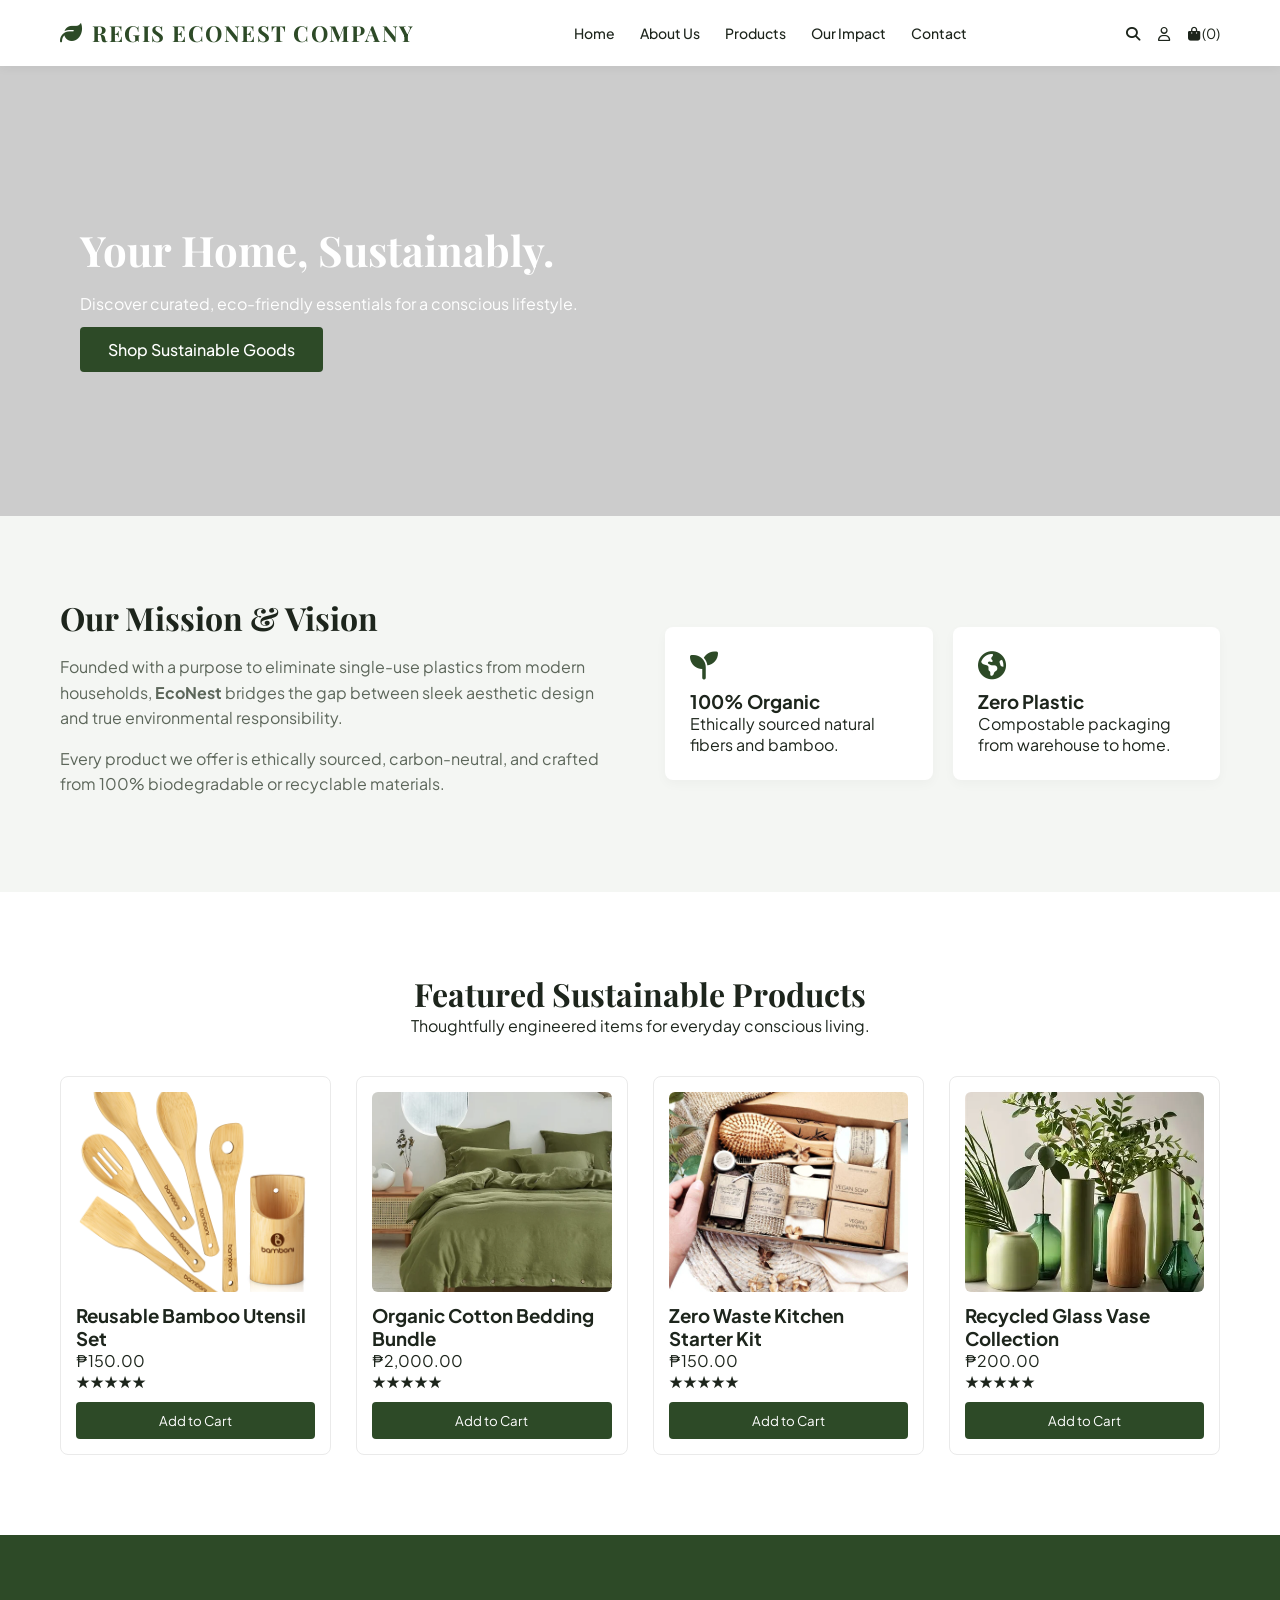
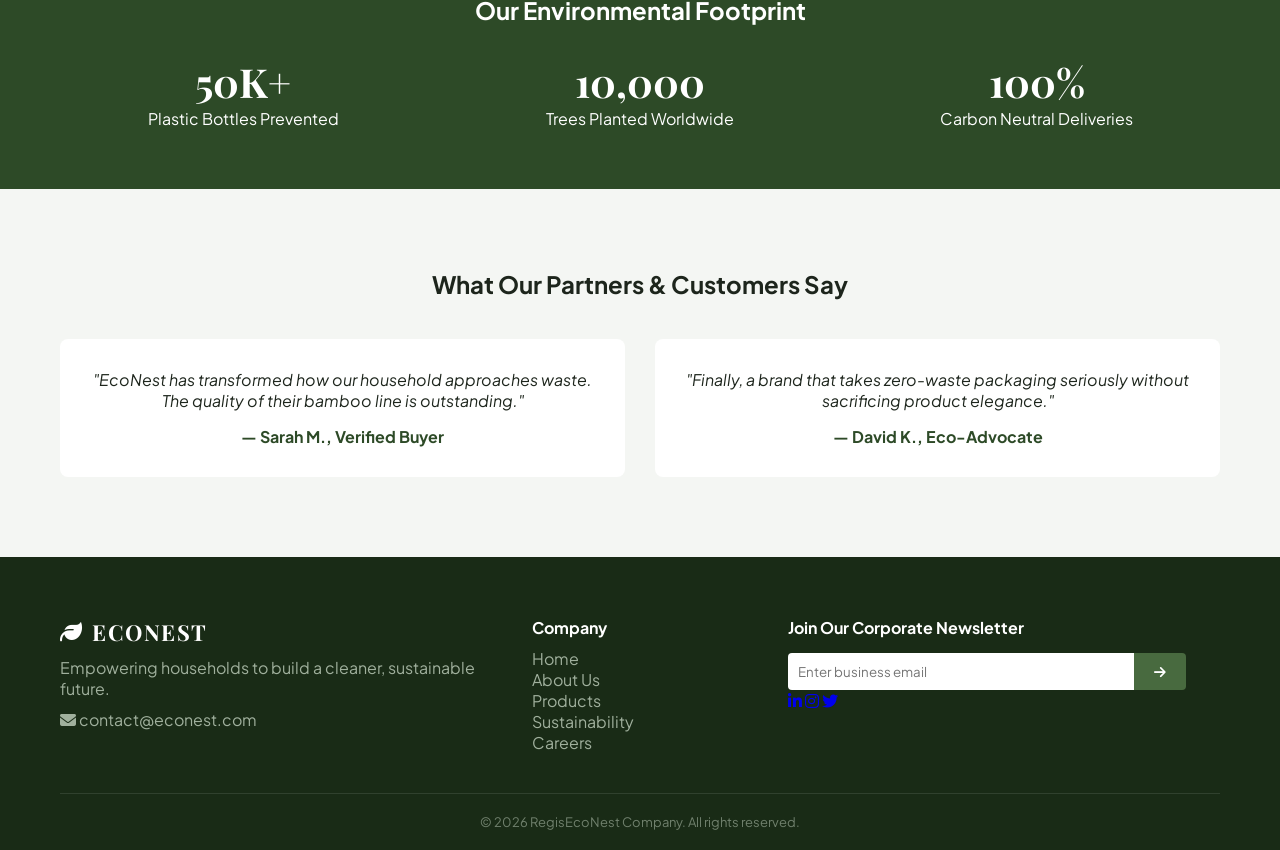
==== index.html @ bdc69698 ""activity web"" ====
<!DOCTYPE html>
<html lang="en">
<head>
    <meta charset="UTF-8">
    <meta name="viewport" content="width=device-width, initial-scale=1.0">
    <title>EcoNest | Sustainable Living & Eco-Friendly Goods</title>

    <!-- CSS Link -->
    <link rel="stylesheet" href="css/style.css">

    <!-- Fonts & Icons -->
    <link href="https://fonts.googleapis.com/css2?family=Plus+Jakarta+Sans:wght@300;400;500;600&family=Playfair+Display:wght@500;600;700&display=swap" rel="stylesheet">
    <link rel="stylesheet" href="https://cdnjs.cloudflare.com/ajax/libs/font-awesome/6.4.0/css/all.min.css">
</head>
<body>

    <!-- Navigation Header -->
    <header class="header">
        <div class="logo-container">
            <i class="fa-solid fa-leaf logo-icon"></i>
            <span class="logo-text">REGIS ECONEST COMPANY</span>
        </div>
        <nav class="nav-links">
            <a href="#home">Home</a>
            <a href="#about">About Us</a>
            <a href="#products">Products</a>
            <a href="#impact">Our Impact</a>
            <a href="#contact">Contact</a>
        </nav>
        <div class="header-icons">
            <a href="#"><i class="fa-solid fa-magnifying-glass"></i></a>
            <a href="#"><i class="fa-regular fa-user"></i></a>
            <a href="#" class="cart-icon"><i class="fa-solid fa-bag-shopping"></i> <span id="cart-count">(0)</span></a>
        </div>
    </header>

  
  <section id="home" class="hero">
        <div class="hero-content">
            <h1>Your Home, Sustainably.</h1>
            <p>Discover curated, eco-friendly essentials for a conscious lifestyle.</p>
            <a href="#" class="btn-primary">Shop Sustainable Goods</a>
        </div>
    </section>

    <!-- Company Mission / About Us Section -->
    <section id="about" class="about-section">
        <div class="about-container">
            <div class="about-text">
                <h2>Our Mission & Vision</h2>
                <p>Founded with a purpose to eliminate single-use plastics from modern households, <strong>EcoNest</strong> bridges the gap between sleek aesthetic design and true environmental responsibility.</p>
                <p>Every product we offer is ethically sourced, carbon-neutral, and crafted from 100% biodegradable or recyclable materials.</p>
            </div>
            <div class="about-highlights">
                <div class="highlight-card">
                    <i class="fa-solid fa-seedling"></i>
                    <h3>100% Organic</h3>
                    <p>Ethically sourced natural fibers and bamboo.</p>
                </div>
                <div class="highlight-card">
                    <i class="fa-solid fa-earth-americas"></i>
                    <h3>Zero Plastic</h3>
                    <p>Compostable packaging from warehouse to home.</p>
                </div>
            </div>
        </div>
    </section>

    <!-- Products Showcase Section -->
    <section id="products" class="products-section">
        <div class="section-header">
            <h2>Featured Sustainable Products</h2>
            <p>Thoughtfully engineered items for everyday conscious living.</p>
        </div>
        <div class="product-grid">
            
            <div class="product-card">
                <div class="product-image" style="background-image: url('images/bamboo-utensils.jpg');"></div>
                <h3>Reusable Bamboo Utensil Set</h3>
                <p class="price">₱150.00</p>
                <div class="stars">★★★★★</div>
                <button class="btn-cart">Add to Cart</button>
            </div>

            <div class="product-card">
                <div class="product-image" style="background-image: url('images/bedding.jpg');"></div>
                <h3>Organic Cotton Bedding Bundle</h3>
                <p class="price">₱2,000.00</p>
                <div class="stars">★★★★★</div>
                <button class="btn-cart">Add to Cart</button>
            </div>

            <div class="product-card">
                <div class="product-image" style="background-image: url('images/starter-kit.jpg');"></div>
                <h3>Zero Waste Kitchen Starter Kit</h3>
                <p class="price">₱150.00</p>
                <div class="stars">★★★★★</div>
                <button class="btn-cart">Add to Cart</button>
            </div>

            <div class="product-card">
                <div class="product-image" style="background-image: url('images/vase.jpg');"></div>
                <h3>Recycled Glass Vase Collection</h3>
                <p class="price">₱200.00</p>
                <div class="stars">★★★★★</div>
                <button class="btn-cart">Add to Cart</button>
            </div>

        </div>
    </section>

    <!-- Impact & Metrics Section -->
    <section id="impact" class="impact-section">
        <h2>Our Environmental Footprint</h2>
        <div class="impact-grid">
            <div class="impact-card">
                <h3>50K+</h3>
                <p>Plastic Bottles Prevented</p>
            </div>
            <div class="impact-card">
                <h3>10,000</h3>
                <p>Trees Planted Worldwide</p>
            </div>
            <div class="impact-card">
                <h3>100%</h3>
                <p>Carbon Neutral Deliveries</p>
            </div>
        </div>
    </section>

    <!-- Customer Testimonials Section -->
    <section id="testimonials" class="testimonials-section">
        <h2>What Our Partners & Customers Say</h2>
        <div class="testimonial-grid">
            <div class="testimonial-card">
                <p>"EcoNest has transformed how our household approaches waste. The quality of their bamboo line is outstanding."</p>
                <h4>— Sarah M., Verified Buyer</h4>
            </div>
            <div class="testimonial-card">
                <p>"Finally, a brand that takes zero-waste packaging seriously without sacrificing product elegance."</p>
                <h4>— David K., Eco-Advocate</h4>
            </div>
        </div>
    </section>

    <!-- Footer & Contact Section -->
    <footer id="contact" class="footer">
        <div class="footer-container">
            <div class="footer-left">
                <div class="logo-container">
                    <i class="fa-solid fa-leaf logo-icon"></i>
                    <span class="logo-text">ECONEST</span>
                </div>
                <p>Empowering households to build a cleaner, sustainable future.</p>
                <p class="contact-info"><i class="fa-solid fa-envelope"></i> contact@econest.com</p>
            </div>
            <div class="footer-links">
                <h4>Company</h4>
                <ul>
                    <li><a href="#home">Home</a></li>
                    <li><a href="#about">About Us</a></li>
                    <li><a href="#products">Products</a></li>
                    <li><a href="#impact">Sustainability</a></li>
                    <li><a href="#">Careers</a></li>
                </ul>
            </div>
            <div class="footer-newsletter">
                <h4>Join Our Corporate Newsletter</h4>
                <div class="newsletter-input">
                    <input type="email" placeholder="Enter business email">
                    <button><i class="fa-solid fa-arrow-right"></i></button>
                </div>
                <div class="social-icons">
                    <a href="#"><i class="fa-brands fa-linkedin-in"></i></a>
                    <a href="#"><i class="fa-brands fa-instagram"></i></a>
                    <a href="#"><i class="fa-brands fa-twitter"></i></a>
                </div>
            </div>
        </div>
        <div class="footer-bottom">
            <p>&copy; 2026 RegisEcoNest Company. All rights reserved.</p>
        </div>
    </footer>

    <!-- JS Link -->
    <script src="js/script.js"></script>
</body>
</html>
---- css/style.css ----
:root {
    --primary-green: #2d4a27;
    --accent-green: #486a3f;
    --light-bg: #f4f6f3;
    --dark-text: #1d251c;
    --light-text: #5c665a;
    --white: #ffffff;
}

* {
    margin: 0;
    padding: 0;
    box-sizing: border-box;
    font-family: 'Plus Jakarta Sans', sans-serif;
    scroll-behavior: smooth;
}

body {
    background-color: var(--white);
    color: var(--dark-text);
}

/* Header & Navigation */
.header {
    position: sticky;
    top: 0;
    z-index: 100;
    display: flex;
    justify-content: space-between;
    align-items: center;
    padding: 18px 60px;
    background-color: var(--white);
    box-shadow: 0 2px 10px rgba(0,0,0,0.05);
}

.logo-container {
    display: flex;
    align-items: center;
    gap: 10px;
}

.logo-icon {
    color: var(--primary-green);
    font-size: 22px;
}

.logo-text {
    font-family: 'Playfair Display', serif;
    font-size: 22px;
    font-weight: 700;
    letter-spacing: 1.5px;
    color: var(--primary-green);
}

.nav-links {
    display: flex;
    gap: 25px;
}

.nav-links a {
    text-decoration: none;
    color: var(--dark-text);
    font-size: 14px;
    font-weight: 500;
    transition: color 0.2s ease;
}

.nav-links a:hover {
    color: var(--accent-green);
}

.header-icons {
    display: flex;
    gap: 18px;
}

.header-icons a {
    color: var(--dark-text);
    text-decoration: none;
    font-size: 14px;
}

/* Hero Section */
/* --- Global Styles --- */
/* (Ensure these are in your CSS or updated to match) */
:root {
    --white: #ffffff;
    --hero-btn-bg: #2d4c31; /* Specific deep green from image_6.png */
    --hero-btn-hover: #3a6040;
    --hero-btn-text: #ffffff;
    --hero-text-overlay: #ffffff;
    --hero-gradient-overlay: linear-gradient(rgba(0,0,0,0.1), rgba(0,0,0,0.2));
}

* {
    box-sizing: border-box;
    margin: 0;
    padding: 0;
}

/* Hero Section */
.hero {
    height: 450px;
    background: linear-gradient(rgba(0,0,0,0.2), rgba(0,0,0,0.2)), url('https://images.unsplash.com/photo-1616046229478-9901c5536a45?auto=format&fit=crop&w=1600&q=80') center/cover no-repeat;
    display: flex;
    align-items: center;
    padding-left: 80px;
}

.hero-content {
    max-width: 500px;
}

.hero-content h1 {
    font-family: 'Playfair Display', serif;
    font-size: 42px;
    color: var(--white);
    margin-bottom: 15px;
}

.hero-content p {
    color: var(--white);
    font-size: 16px;
    margin-bottom: 25px;
}

.btn-primary {
    background: var(--primary-green);
    color: var(--white);
    padding: 12px 28px;
    border-radius: 4px;
    text-decoration: none;
    font-weight: 500;
}

.btn-secondary {
    border: 1px solid var(--white);
    color: var(--white);
    padding: 12px 28px;
    border-radius: 4px;
    text-decoration: none;
    font-weight: 500;
}

/* About Section */
.about-section {
    padding: 80px 60px;
    background-color: var(--light-bg);
}

.about-container {
    display: grid;
    grid-template-columns: 1fr 1fr;
    gap: 50px;
    align-items: center;
}

.about-text h2 {
    font-family: 'Playfair Display', serif;
    font-size: 32px;
    margin-bottom: 15px;
}

.about-text p {
    color: var(--light-text);
    line-height: 1.6;
    margin-bottom: 15px;
}

.about-highlights {
    display: grid;
    grid-template-columns: 1fr 1fr;
    gap: 20px;
}

.highlight-card {
    background: var(--white);
    padding: 25px;
    border-radius: 8px;
    box-shadow: 0 4px 12px rgba(0,0,0,0.03);
}

.highlight-card i {
    font-size: 28px;
    color: var(--primary-green);
    margin-bottom: 10px;
}

/* Products Section */
.products-section {
    padding: 80px 60px;
}

.section-header {
    text-align: center;
    margin-bottom: 40px;
}

.section-header h2 {
    font-family: 'Playfair Display', serif;
    font-size: 32px;
}

.product-grid {
    display: grid;
    grid-template-columns: repeat(4, 1fr);
    gap: 25px;
}

.product-card {
    border: 1px solid #eaeaea;
    border-radius: 8px;
    padding: 15px;
    transition: transform 0.2s ease;
}

.product-card:hover {
    transform: translateY(-5px);
}

.product-image {
    height: 200px;
    background-size: cover;
    background-position: center;
    border-radius: 6px;
    margin-bottom: 12px;
}

.btn-cart {
    width: 100%;
    background: var(--primary-green);
    color: var(--white);
    border: none;
    padding: 10px;
    border-radius: 4px;
    cursor: pointer;
    margin-top: 10px;
}

/* Impact Section */
.impact-section {
    background: var(--primary-green);
    color: var(--white);
    text-align: center;
    padding: 60px;
}

.impact-grid {
    display: grid;
    grid-template-columns: repeat(3, 1fr);
    gap: 30px;
    margin-top: 30px;
}

.impact-card h3 {
    font-size: 40px;
    font-family: 'Playfair Display', serif;
}

/* Testimonials */
.testimonials-section {
    padding: 80px 60px;
    background: var(--light-bg);
    text-align: center;
}

.testimonial-grid {
    display: grid;
    grid-template-columns: 1fr 1fr;
    gap: 30px;
    margin-top: 40px;
}

.testimonial-card {
    background: var(--white);
    padding: 30px;
    border-radius: 8px;
    font-style: italic;
}

.testimonial-card h4 {
    margin-top: 15px;
    font-style: normal;
    color: var(--primary-green);
}

/* Footer */
.footer {
    background: #192b16;
    color: var(--white);
    padding: 60px 60px 20px;
}

.footer-container {
    display: grid;
    grid-template-columns: 2fr 1fr 2fr;
    gap: 40px;
    margin-bottom: 40px;
}

.footer-left .logo-icon, .footer-left .logo-text {
    color: var(--white);
}

.footer-left p {
    color: #a0b09d;
    margin-top: 10px;
}

.footer-links ul {
    list-style: none;
    margin-top: 10px;
}

.footer-links a {
    color: #a0b09d;
    text-decoration: none;
}

.newsletter-input {
    display: flex;
    margin-top: 15px;
}

.newsletter-input input {
    padding: 10px;
    border: none;
    width: 80%;
    border-radius: 4px 0 0 4px;
}

.newsletter-input button {
    background: var(--accent-green);
    color: var(--white);
    border: none;
    padding: 10px 20px;
    border-radius: 0 4px 4px 0;
    cursor: pointer;
}

.footer-bottom {
    text-align: center;
    border-top: 1px solid rgba(255,255,255,0.1);
    padding-top: 20px;
    color: #70806d;
    font-size: 13px;
}
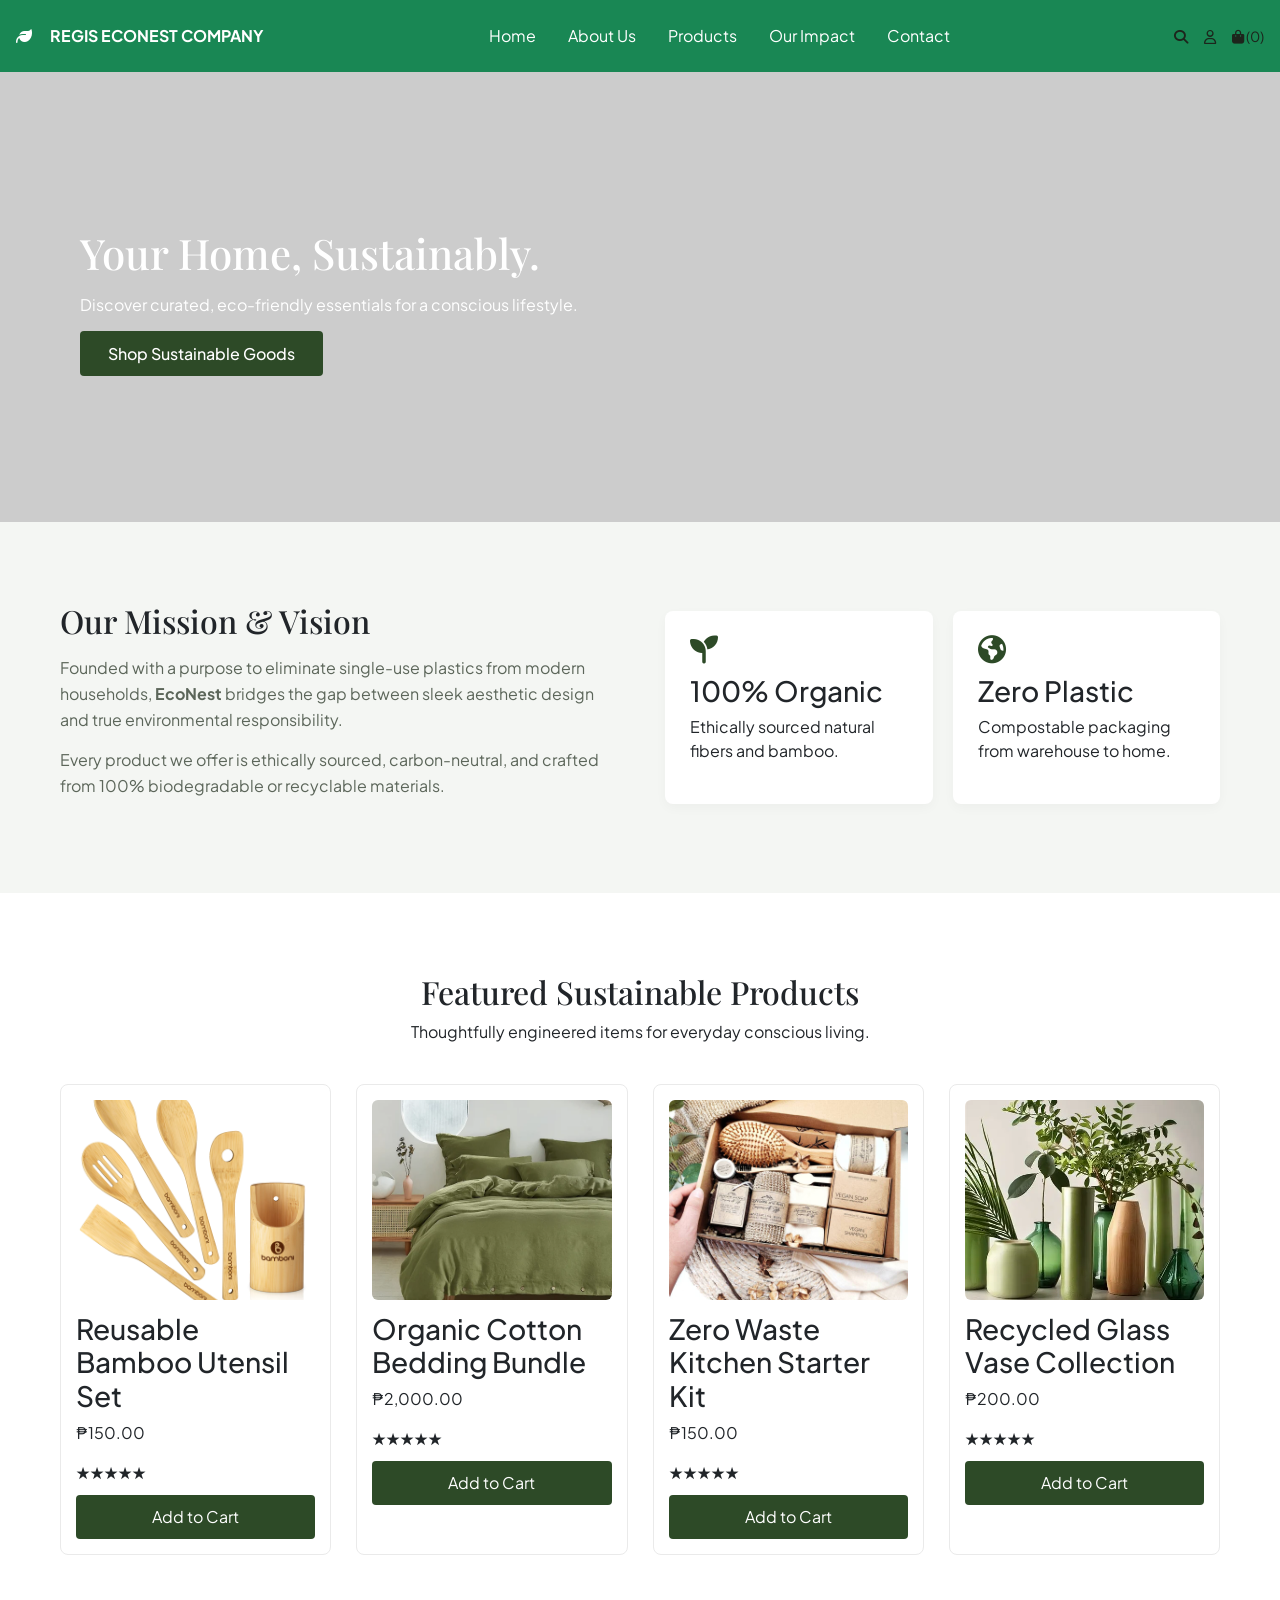
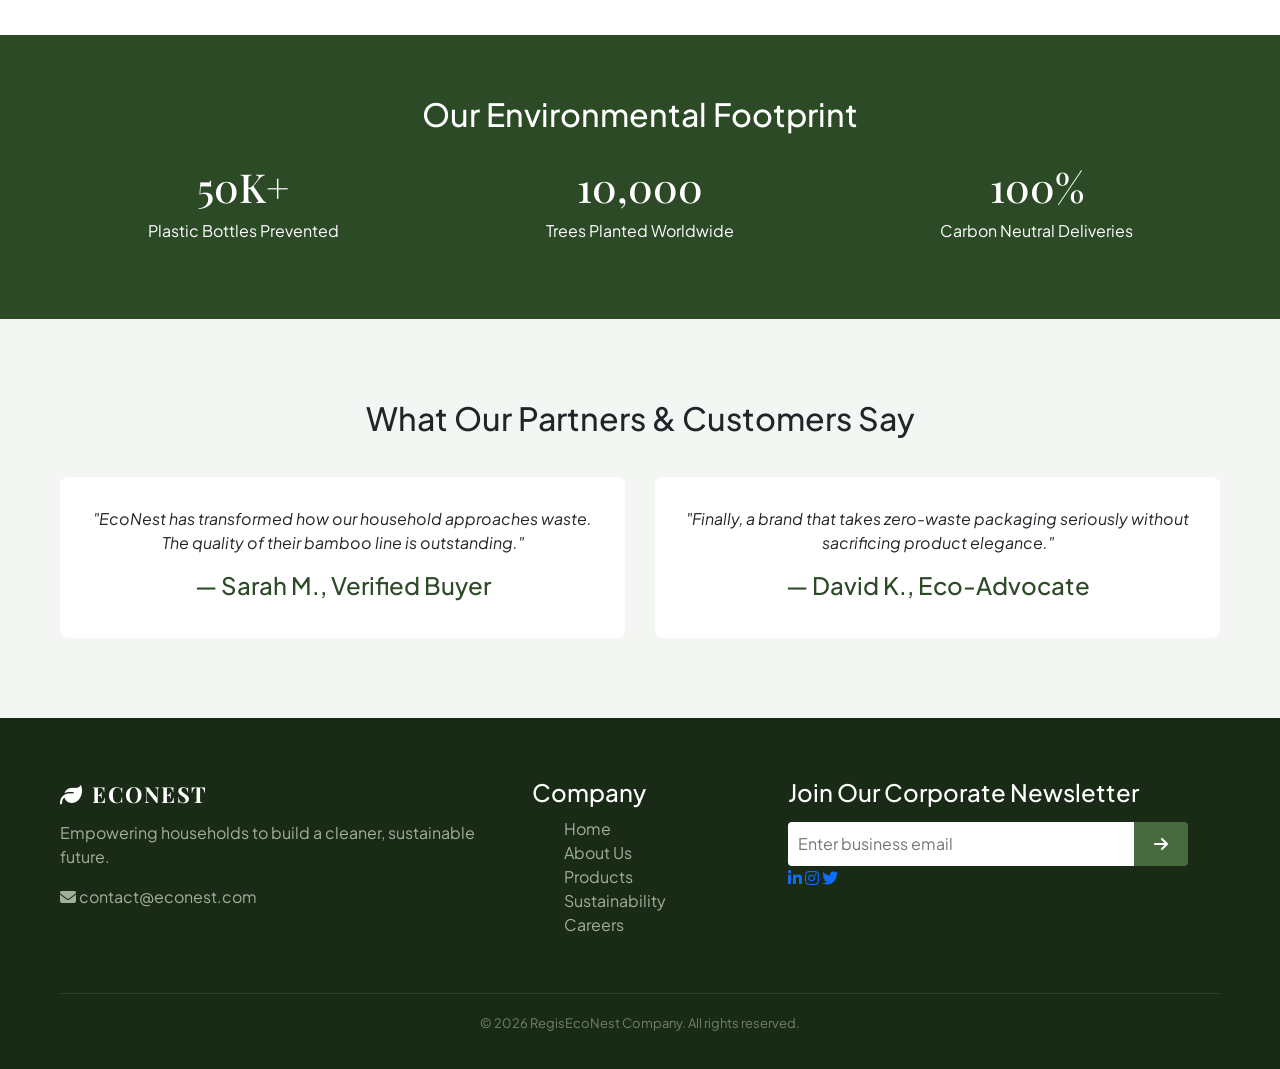
==== commit 58cfc5c2: "feat: add bootstrap" ====
--- a/index.html
+++ b/index.html
@@ -3,8 +3,9 @@
 <head>
     <meta charset="UTF-8">
     <meta name="viewport" content="width=device-width, initial-scale=1.0">
-    <title>EcoNest | Sustainable Living & Eco-Friendly Goods</title>
-
+   
+    <link href="https://cdn.jsdelivr.net/npm/bootstrap@5.3.3/dist/css/bootstrap.min.css" rel="stylesheet">
+  
     <!-- CSS Link -->
     <link rel="stylesheet" href="css/style.css">
 
@@ -14,25 +15,27 @@
 </head>
 <body>
 
+    <link href="https://cdn.jsdelivr.net/npm/bootstrap@5.3.8/dist/css/bootstrap.min.css" rel="stylesheet">
+
     <!-- Navigation Header -->
-    <header class="header">
-        <div class="logo-container">
-            <i class="fa-solid fa-leaf logo-icon"></i>
-            <span class="logo-text">REGIS ECONEST COMPANY</span>
-        </div>
-        <nav class="nav-links">
-            <a href="#home">Home</a>
-            <a href="#about">About Us</a>
-            <a href="#products">Products</a>
-            <a href="#impact">Our Impact</a>
-            <a href="#contact">Contact</a>
-        </nav>
-        <div class="header-icons">
-            <a href="#"><i class="fa-solid fa-magnifying-glass"></i></a>
-            <a href="#"><i class="fa-regular fa-user"></i></a>
-            <a href="#" class="cart-icon"><i class="fa-solid fa-bag-shopping"></i> <span id="cart-count">(0)</span></a>
-        </div>
-    </header>
+   <header class="d-flex justify-content-between align-items-center p-3 bg-success text-white">
+  <div class="logo-container d-flex align-items-center">
+    <i class="fa-solid fa-leaf me-2"></i>
+    <span class="fw-bold">REGIS ECONEST COMPANY</span>
+  </div>
+  <nav class="nav">
+    <a class="nav-link text-white" href="#home">Home</a>
+    <a class="nav-link text-white" href="#about">About Us</a>
+    <a class="nav-link text-white" href="#products">Products</a>
+    <a class="nav-link text-white" href="#impact">Our Impact</a>
+    <a class="nav-link text-white" href="#contact">Contact</a>
+  </nav>
+  <div class="header-icons d-flex gap-3">
+    <a href="#"><i class="fa-solid fa-magnifying-glass"></i></a>
+    <a href="#"><i class="fa-regular fa-user"></i></a>
+    <a href="#" class="cart-icon"><i class="fa-solid fa-bag-shopping"></i> <span id="cart-count">(0)</span></a>
+  </div>
+</header>
 
   
   <section id="home" class="hero">
@@ -182,7 +185,11 @@
         </div>
     </footer>
 
-    <!-- JS Link -->
-    <script src="js/script.js"></script>
+    <!-- Bootstrap JS Bundle (includes Popper) -->
+<script src="https://cdn.jsdelivr.net/npm/bootstrap@5.3.3/dist/js/bootstrap.bundle.min.js"></script>
+
+<!-- Your custom JS -->
+<script src="js/script.js"></script>
 </body>
+
 </html>
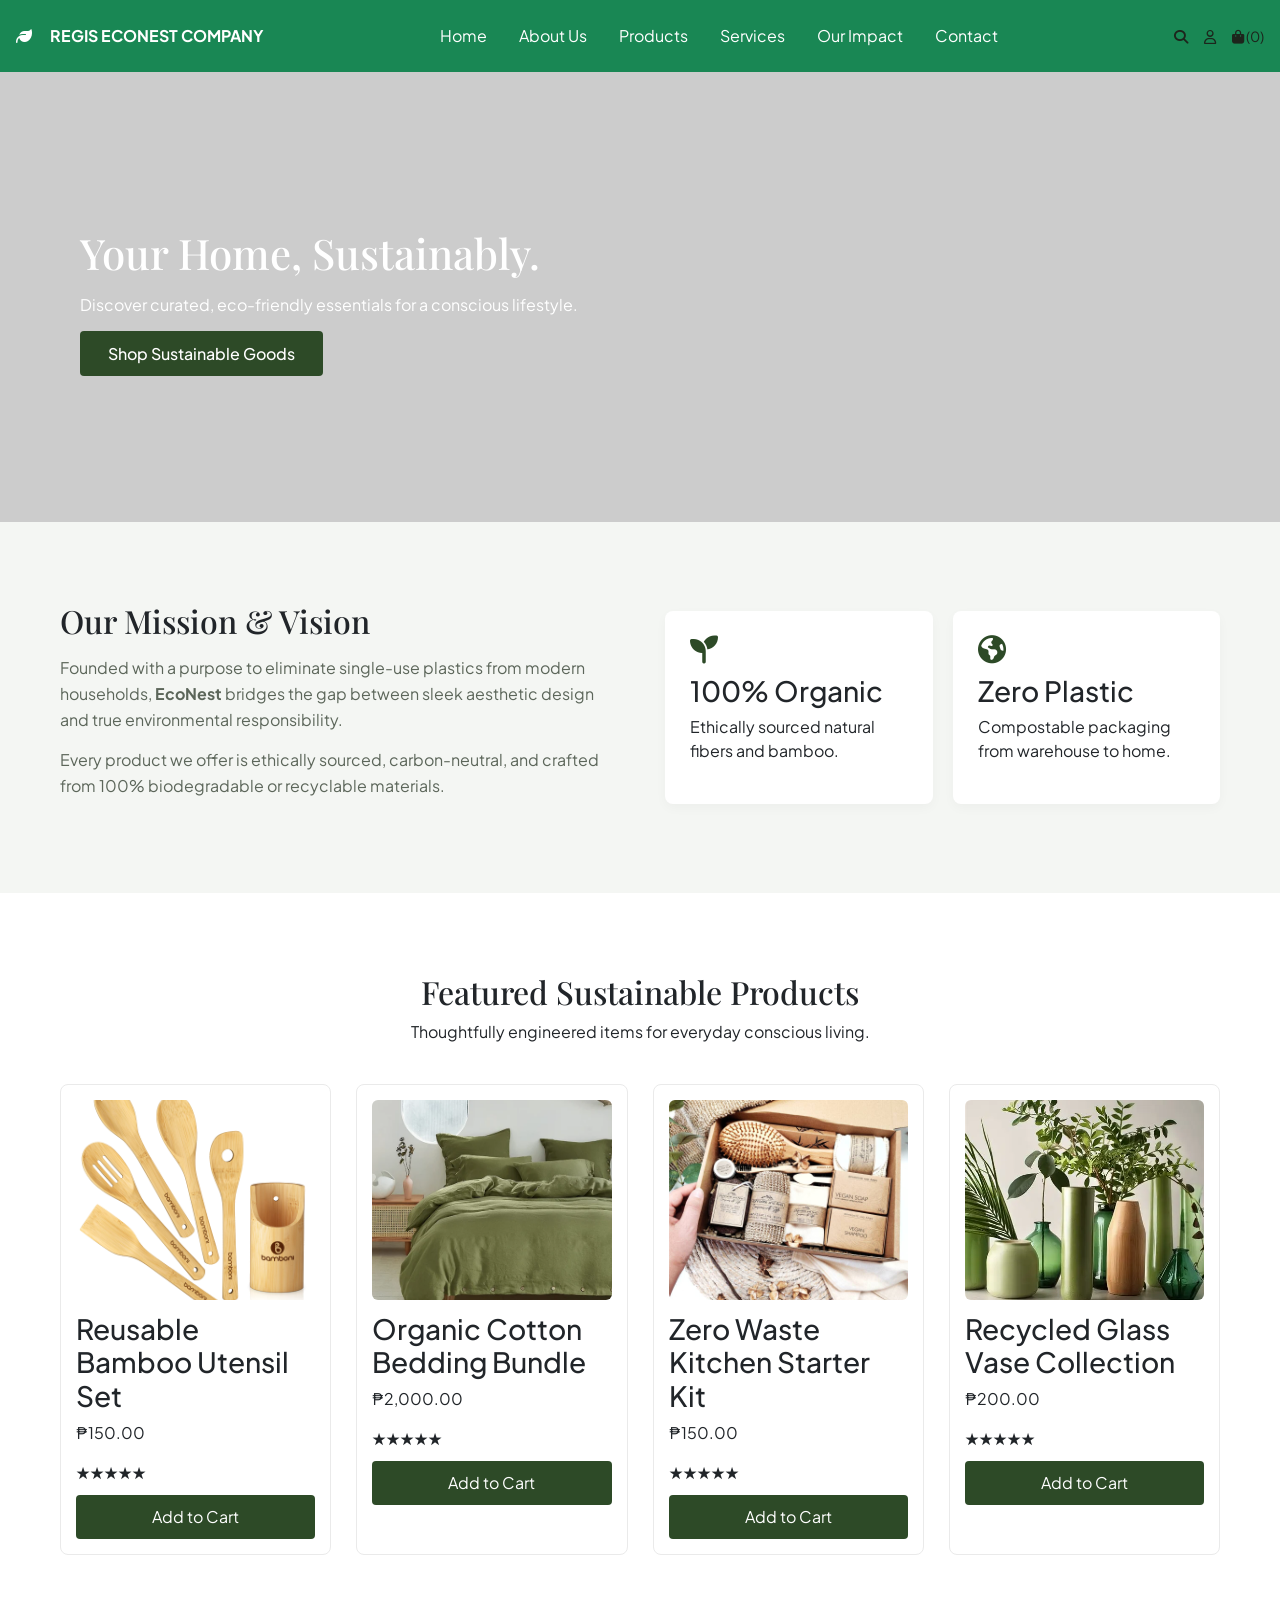
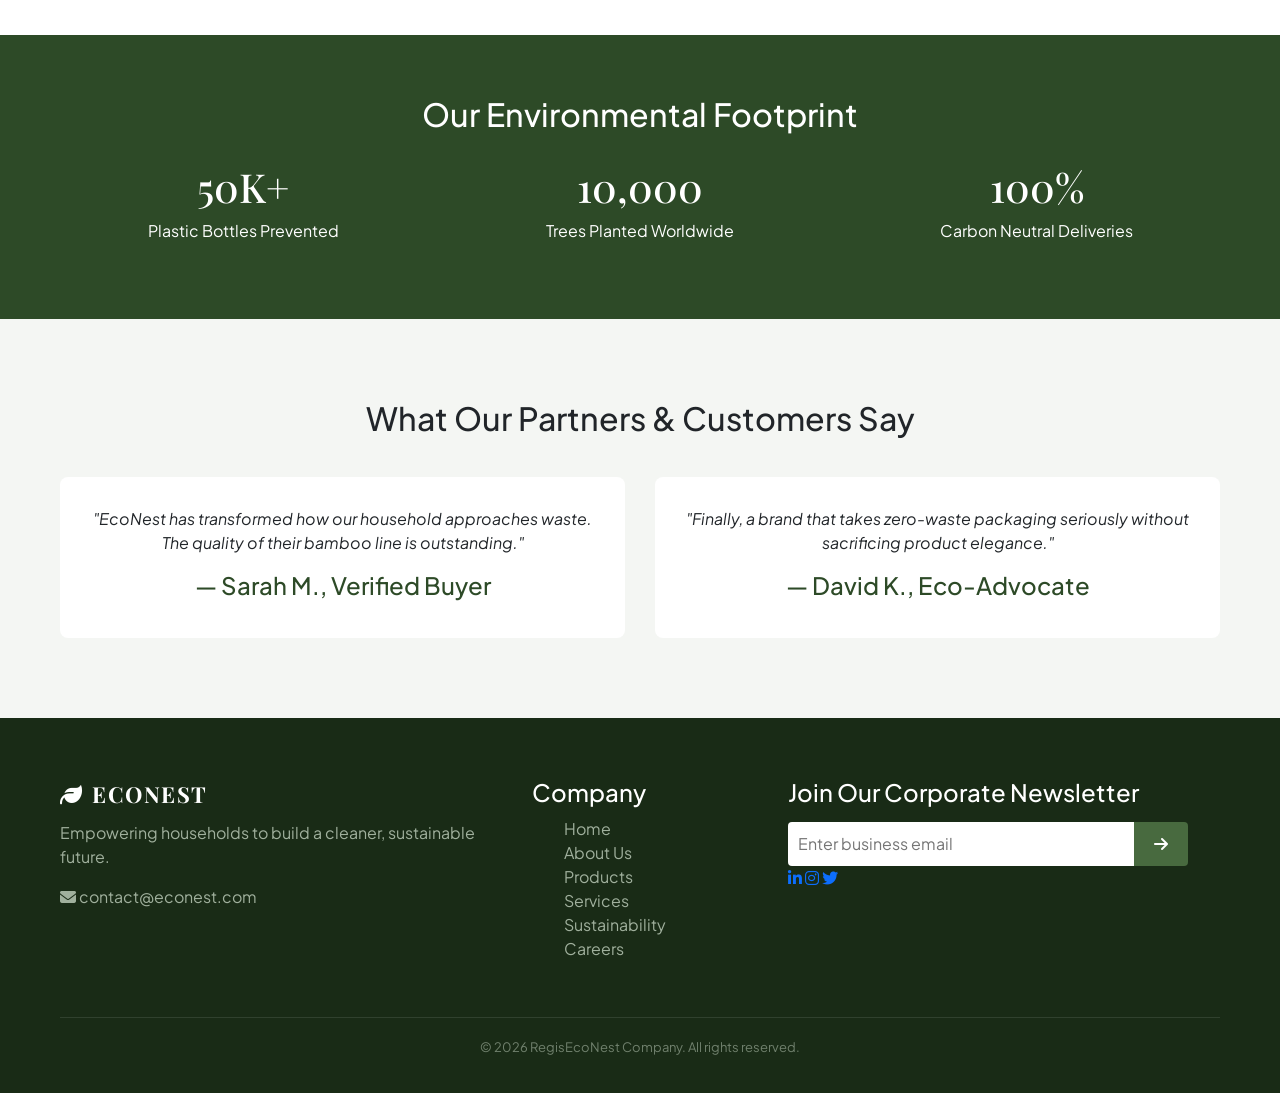
==== commit f877a6e4: "feat: add services" ====
--- a/index.html
+++ b/index.html
@@ -27,6 +27,7 @@
     <a class="nav-link text-white" href="#home">Home</a>
     <a class="nav-link text-white" href="#about">About Us</a>
     <a class="nav-link text-white" href="#products">Products</a>
+    <a class="nav-link text-white" href="services.html">Services</a>
     <a class="nav-link text-white" href="#impact">Our Impact</a>
     <a class="nav-link text-white" href="#contact">Contact</a>
   </nav>
@@ -163,6 +164,7 @@
                     <li><a href="#home">Home</a></li>
                     <li><a href="#about">About Us</a></li>
                     <li><a href="#products">Products</a></li>
+                    <li><a href="services.html">Services</a></li>
                     <li><a href="#impact">Sustainability</a></li>
                     <li><a href="#">Careers</a></li>
                 </ul>
--- a/css/style.css
+++ b/css/style.css
@@ -345,3 +345,21 @@
     color: #70806d;
     font-size: 13px;
 }
+
+.services-section h2 {
+  color: #2e7d32;
+  font-weight: 600;
+}
+
+.services-section .card {
+  border: none;
+  transition: transform 0.3s ease;
+}
+
+.services-section .card:hover {
+  transform: translateY(-8px);
+}
+
+.services-section i {
+  color: #2e7d32;
+}
